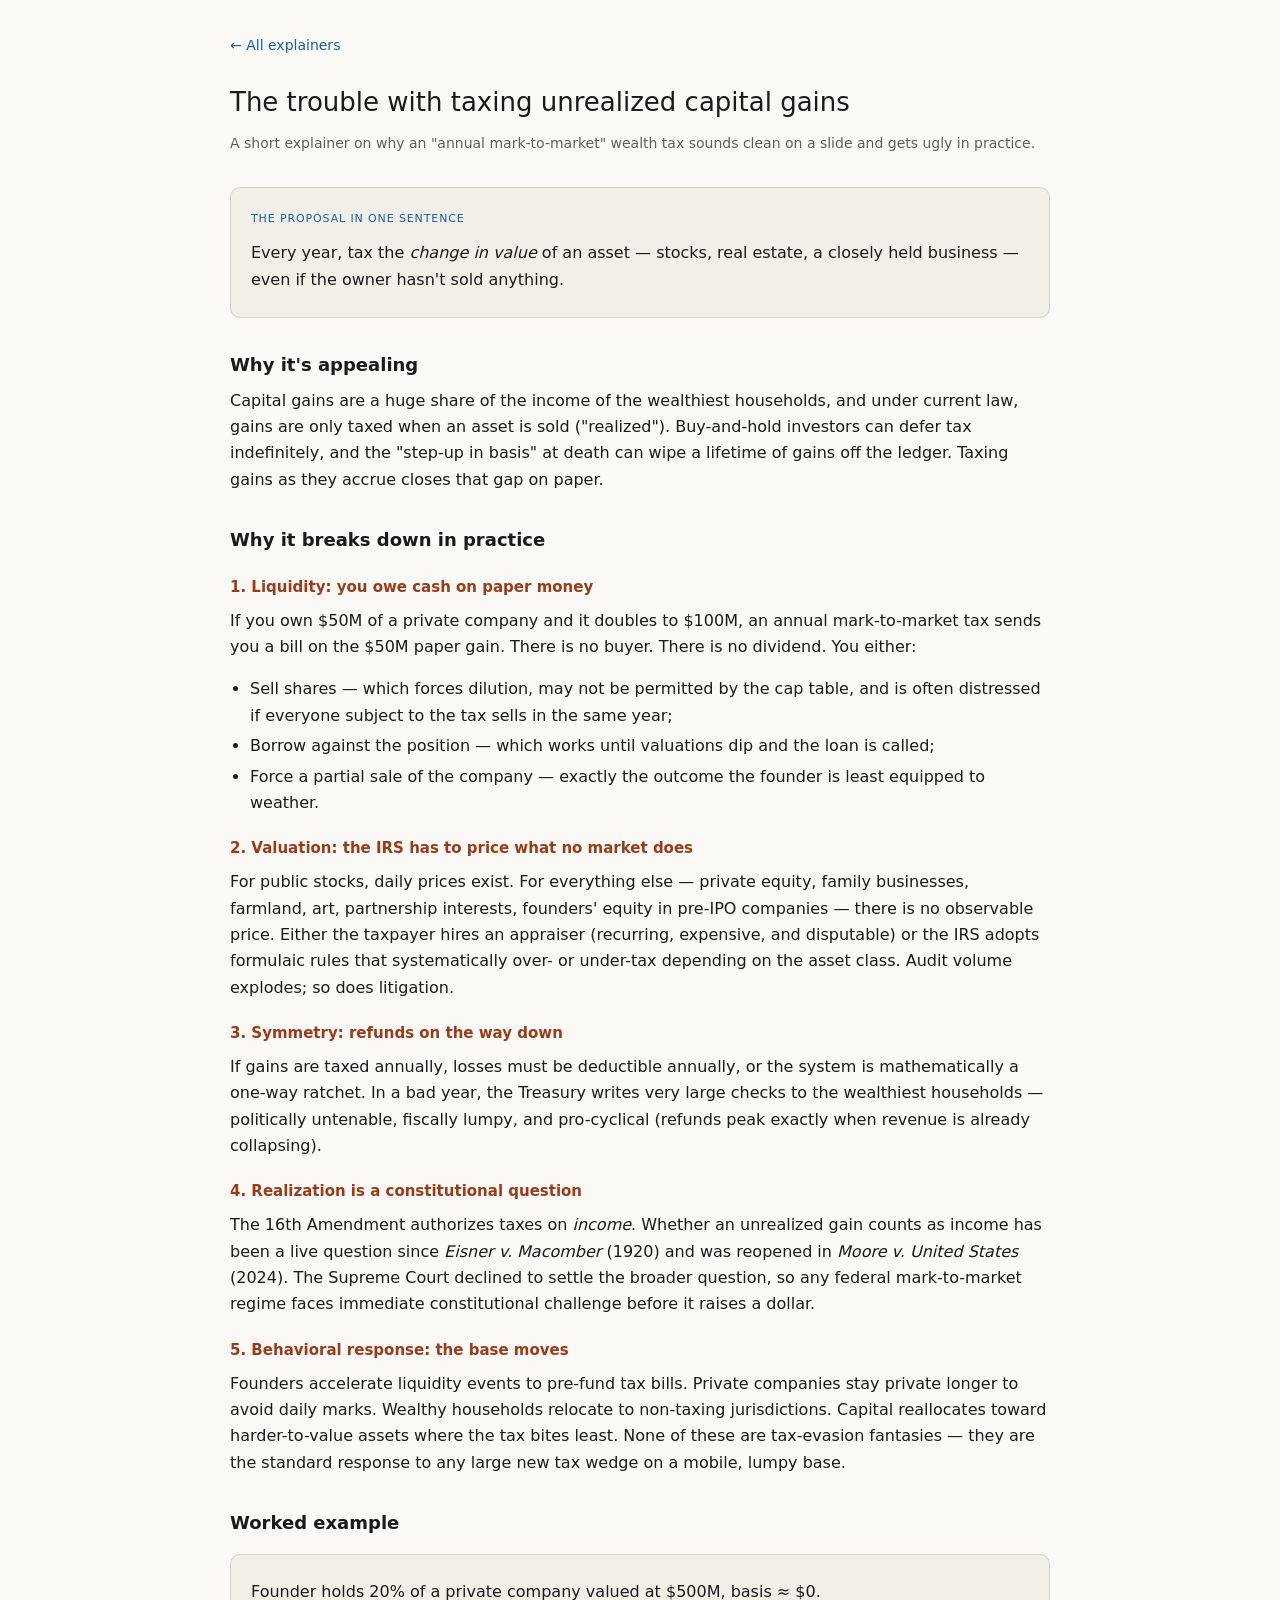
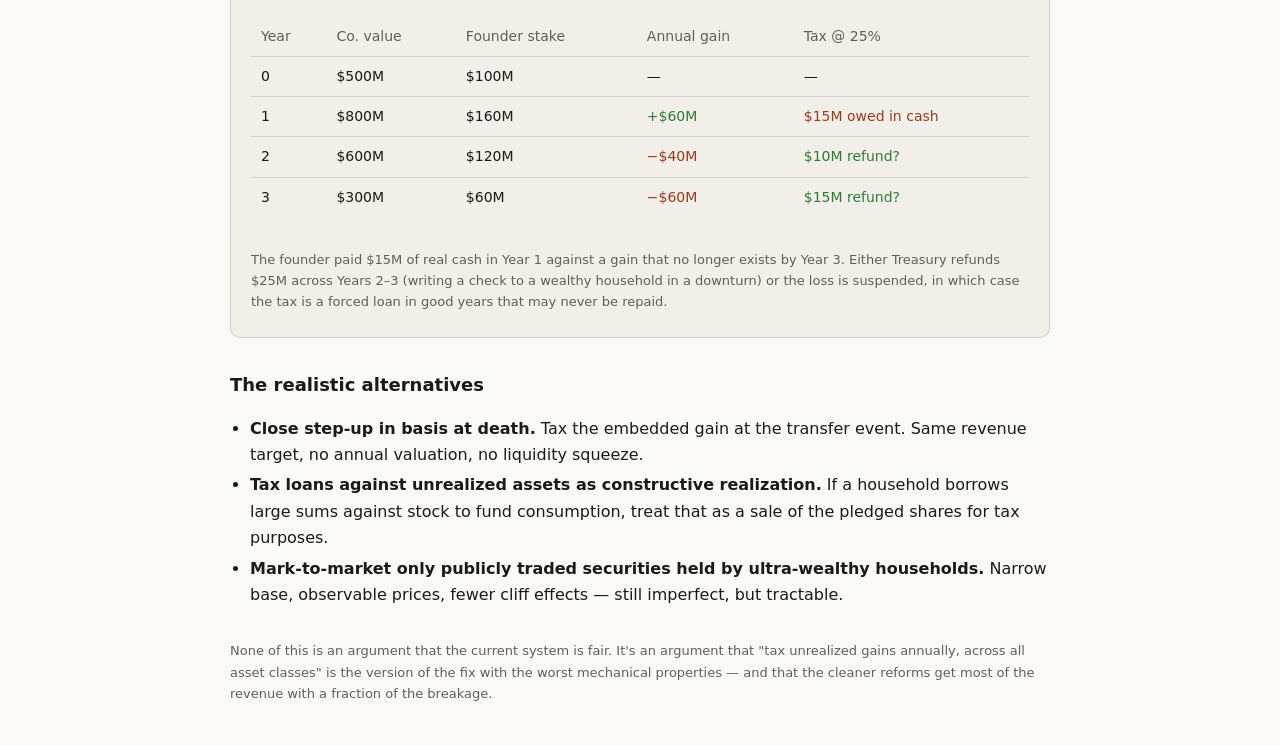
==== static/unrealized-gains-tax/index.html @ 330e1bd3 "Add new assets and theme configuration for DocuAPI - Added new font file `slate.woff2` for improved " ====
<!DOCTYPE html>
<html lang="en">
<head>
<meta charset="UTF-8">
<meta name="viewport" content="width=device-width, initial-scale=1.0">
<title>The Trouble With Taxing Unrealized Capital Gains</title>
<style>
  :root {
    --bg-page: #faf9f5;
    --bg-card: #f1efe8;
    --bg-surface: #ffffff;
    --text-primary: #1a1a1a;
    --text-secondary: #5f5e5a;
    --border: rgba(0, 0, 0, 0.12);
    --accent-blue: #185FA5;
    --accent-coral: #993C1D;
    --accent-green: #2f7a3a;
  }
  @media (prefers-color-scheme: dark) {
    :root {
      --bg-page: #1a1a1a;
      --bg-card: #2a2a2a;
      --bg-surface: #1f1f1f;
      --text-primary: #f0f0ec;
      --text-secondary: #a8a7a3;
      --border: rgba(255, 255, 255, 0.15);
    }
  }
  * { box-sizing: border-box; }
  body {
    margin: 0;
    padding: 2rem 1rem;
    background: var(--bg-page);
    color: var(--text-primary);
    font-family: -apple-system, BlinkMacSystemFont, "Segoe UI", system-ui, sans-serif;
    font-size: 16px;
    line-height: 1.65;
  }
  .container { max-width: 820px; margin: 0 auto; }
  h1 { font-size: 26px; font-weight: 500; margin: 0 0 0.5rem; }
  .subtitle { color: var(--text-secondary); font-size: 14px; margin: 0 0 2rem; }
  h2 { font-size: 18px; font-weight: 600; margin: 2rem 0 0.5rem; }
  h3 { font-size: 15px; font-weight: 600; margin: 1.25rem 0 0.25rem; color: var(--accent-coral); }
  p { margin: 0.5rem 0; }
  .card {
    background: var(--bg-card);
    border: 1px solid var(--border);
    border-radius: 10px;
    padding: 1rem 1.25rem;
    margin: 1rem 0;
  }
  .kicker {
    display: inline-block;
    font-size: 11px;
    text-transform: uppercase;
    letter-spacing: 0.08em;
    color: var(--accent-blue);
    margin-bottom: 0.25rem;
  }
  table {
    width: 100%;
    border-collapse: collapse;
    margin: 0.75rem 0 0.25rem;
    font-size: 14px;
  }
  th, td {
    text-align: left;
    padding: 8px 10px;
    border-bottom: 1px solid var(--border);
    font-variant-numeric: tabular-nums;
  }
  th { color: var(--text-secondary); font-weight: 500; }
  tr:last-child td { border-bottom: none; }
  .neg { color: var(--accent-coral); }
  .pos { color: var(--accent-green); }
  ul { padding-left: 1.25rem; }
  li { margin: 0.25rem 0; }
  .footnote { color: var(--text-secondary); font-size: 13px; margin-top: 2rem; }
  .back { display: inline-block; margin-bottom: 1.5rem; color: var(--accent-blue); text-decoration: none; font-size: 14px; }
  .back:hover { text-decoration: underline; }
</style>
</head>
<body>
<div class="container">
  <a class="back" href="../">&larr; All explainers</a>

  <h1>The trouble with taxing unrealized capital gains</h1>
  <p class="subtitle">A short explainer on why an "annual mark-to-market" wealth tax sounds clean on a slide and gets ugly in practice.</p>

  <div class="card">
    <span class="kicker">The proposal in one sentence</span>
    <p>Every year, tax the <em>change in value</em> of an asset — stocks, real estate, a closely held business — even if the owner hasn't sold anything.</p>
  </div>

  <h2>Why it's appealing</h2>
  <p>Capital gains are a huge share of the income of the wealthiest households, and under current law, gains are only taxed when an asset is sold ("realized"). Buy-and-hold investors can defer tax indefinitely, and the "step-up in basis" at death can wipe a lifetime of gains off the ledger. Taxing gains as they accrue closes that gap on paper.</p>

  <h2>Why it breaks down in practice</h2>

  <h3>1. Liquidity: you owe cash on paper money</h3>
  <p>If you own $50M of a private company and it doubles to $100M, an annual mark-to-market tax sends you a bill on the $50M paper gain. There is no buyer. There is no dividend. You either:</p>
  <ul>
    <li>Sell shares — which forces dilution, may not be permitted by the cap table, and is often distressed if everyone subject to the tax sells in the same year;</li>
    <li>Borrow against the position — which works until valuations dip and the loan is called;</li>
    <li>Force a partial sale of the company — exactly the outcome the founder is least equipped to weather.</li>
  </ul>

  <h3>2. Valuation: the IRS has to price what no market does</h3>
  <p>For public stocks, daily prices exist. For everything else — private equity, family businesses, farmland, art, partnership interests, founders' equity in pre-IPO companies — there is no observable price. Either the taxpayer hires an appraiser (recurring, expensive, and disputable) or the IRS adopts formulaic rules that systematically over- or under-tax depending on the asset class. Audit volume explodes; so does litigation.</p>

  <h3>3. Symmetry: refunds on the way down</h3>
  <p>If gains are taxed annually, losses must be deductible annually, or the system is mathematically a one-way ratchet. In a bad year, the Treasury writes very large checks to the wealthiest households — politically untenable, fiscally lumpy, and pro-cyclical (refunds peak exactly when revenue is already collapsing).</p>

  <h3>4. Realization is a constitutional question</h3>
  <p>The 16th Amendment authorizes taxes on <em>income</em>. Whether an unrealized gain counts as income has been a live question since <em>Eisner v. Macomber</em> (1920) and was reopened in <em>Moore v. United States</em> (2024). The Supreme Court declined to settle the broader question, so any federal mark-to-market regime faces immediate constitutional challenge before it raises a dollar.</p>

  <h3>5. Behavioral response: the base moves</h3>
  <p>Founders accelerate liquidity events to pre-fund tax bills. Private companies stay private longer to avoid daily marks. Wealthy households relocate to non-taxing jurisdictions. Capital reallocates toward harder-to-value assets where the tax bites least. None of these are tax-evasion fantasies — they are the standard response to any large new tax wedge on a mobile, lumpy base.</p>

  <h2>Worked example</h2>
  <div class="card">
    <p>Founder holds 20% of a private company valued at $500M, basis &asymp; $0.</p>
    <table>
      <tr><th>Year</th><th>Co. value</th><th>Founder stake</th><th>Annual gain</th><th>Tax @ 25%</th></tr>
      <tr><td>0</td><td>$500M</td><td>$100M</td><td>&mdash;</td><td>&mdash;</td></tr>
      <tr><td>1</td><td>$800M</td><td>$160M</td><td class="pos">+$60M</td><td class="neg">$15M owed in cash</td></tr>
      <tr><td>2</td><td>$600M</td><td>$120M</td><td class="neg">&minus;$40M</td><td class="pos">$10M refund?</td></tr>
      <tr><td>3</td><td>$300M</td><td>$60M</td><td class="neg">&minus;$60M</td><td class="pos">$15M refund?</td></tr>
    </table>
    <p class="footnote">The founder paid $15M of real cash in Year 1 against a gain that no longer exists by Year 3. Either Treasury refunds $25M across Years 2&ndash;3 (writing a check to a wealthy household in a downturn) or the loss is suspended, in which case the tax is a forced loan in good years that may never be repaid.</p>
  </div>

  <h2>The realistic alternatives</h2>
  <ul>
    <li><strong>Close step-up in basis at death.</strong> Tax the embedded gain at the transfer event. Same revenue target, no annual valuation, no liquidity squeeze.</li>
    <li><strong>Tax loans against unrealized assets as constructive realization.</strong> If a household borrows large sums against stock to fund consumption, treat that as a sale of the pledged shares for tax purposes.</li>
    <li><strong>Mark-to-market only publicly traded securities held by ultra-wealthy households.</strong> Narrow base, observable prices, fewer cliff effects &mdash; still imperfect, but tractable.</li>
  </ul>

  <p class="footnote">None of this is an argument that the current system is fair. It's an argument that "tax unrealized gains annually, across all asset classes" is the version of the fix with the worst mechanical properties &mdash; and that the cleaner reforms get most of the revenue with a fraction of the breakage.</p>

</div>
</body>
</html>
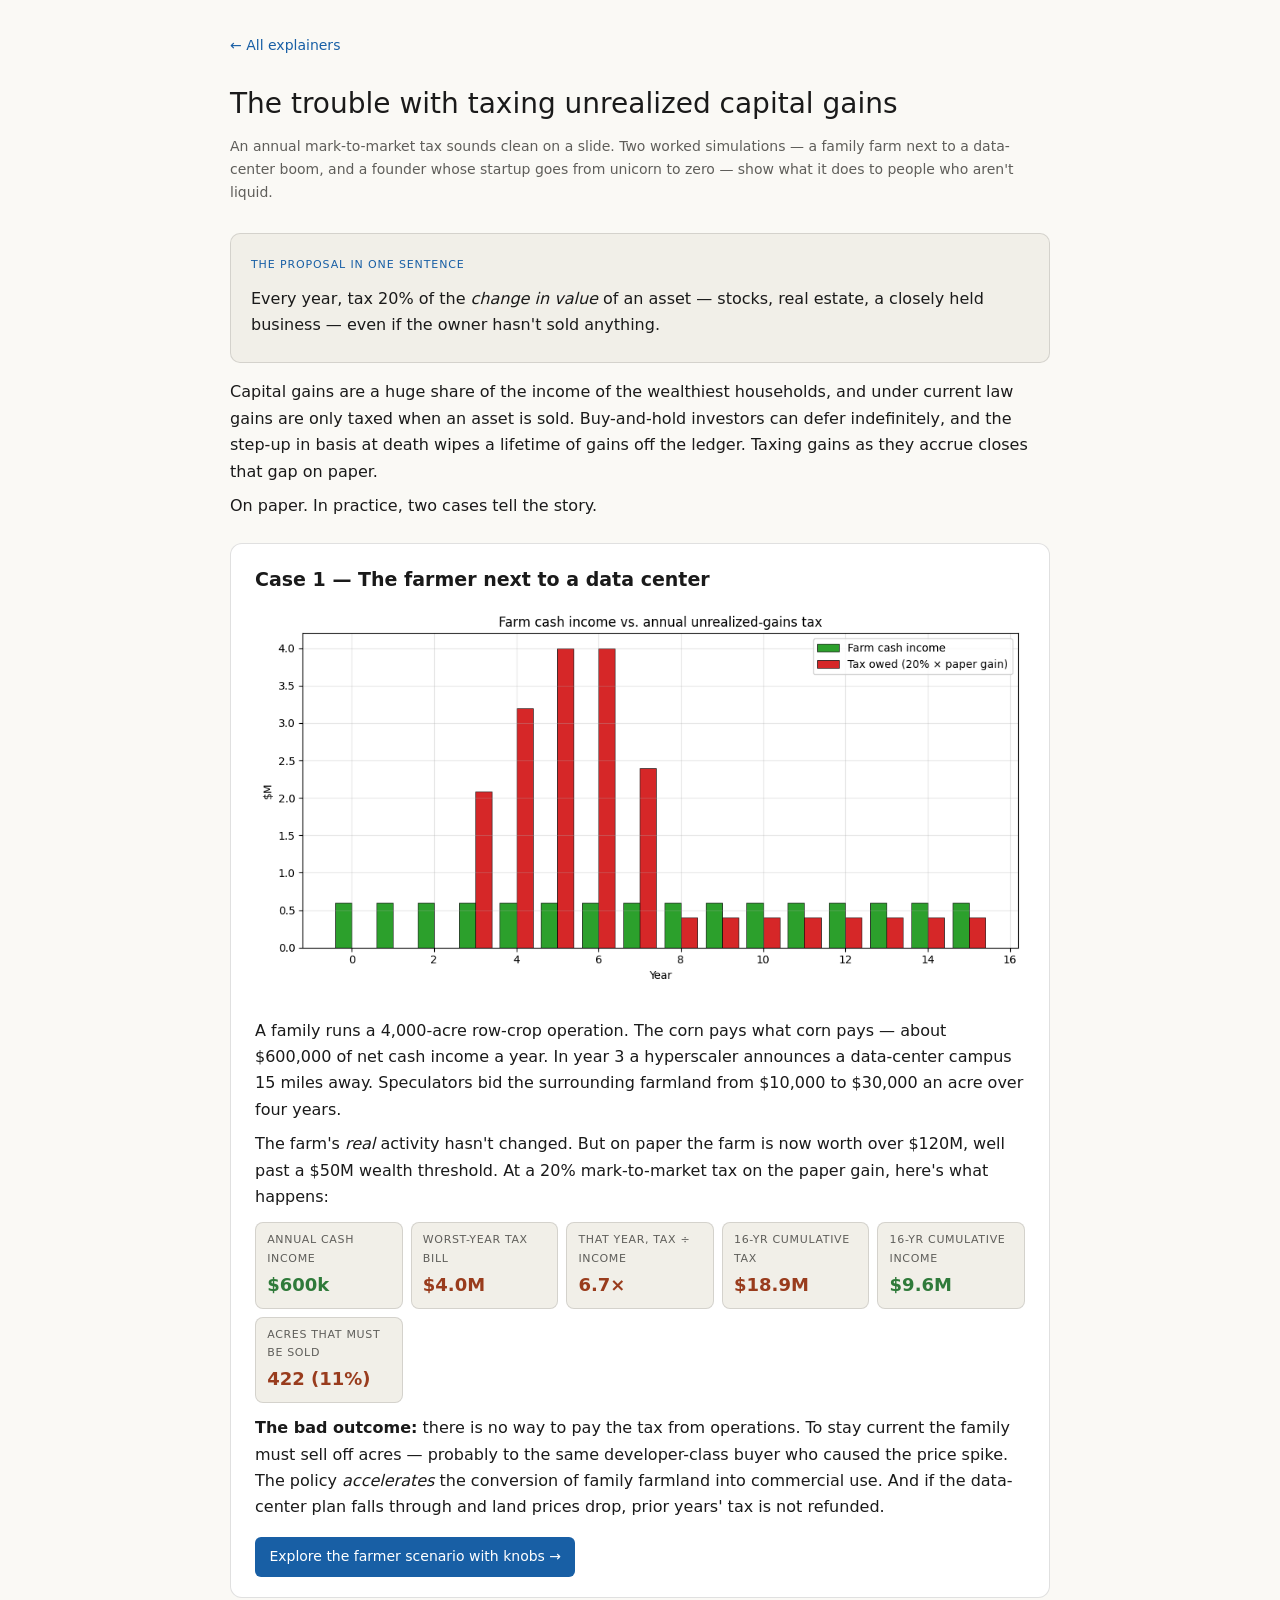
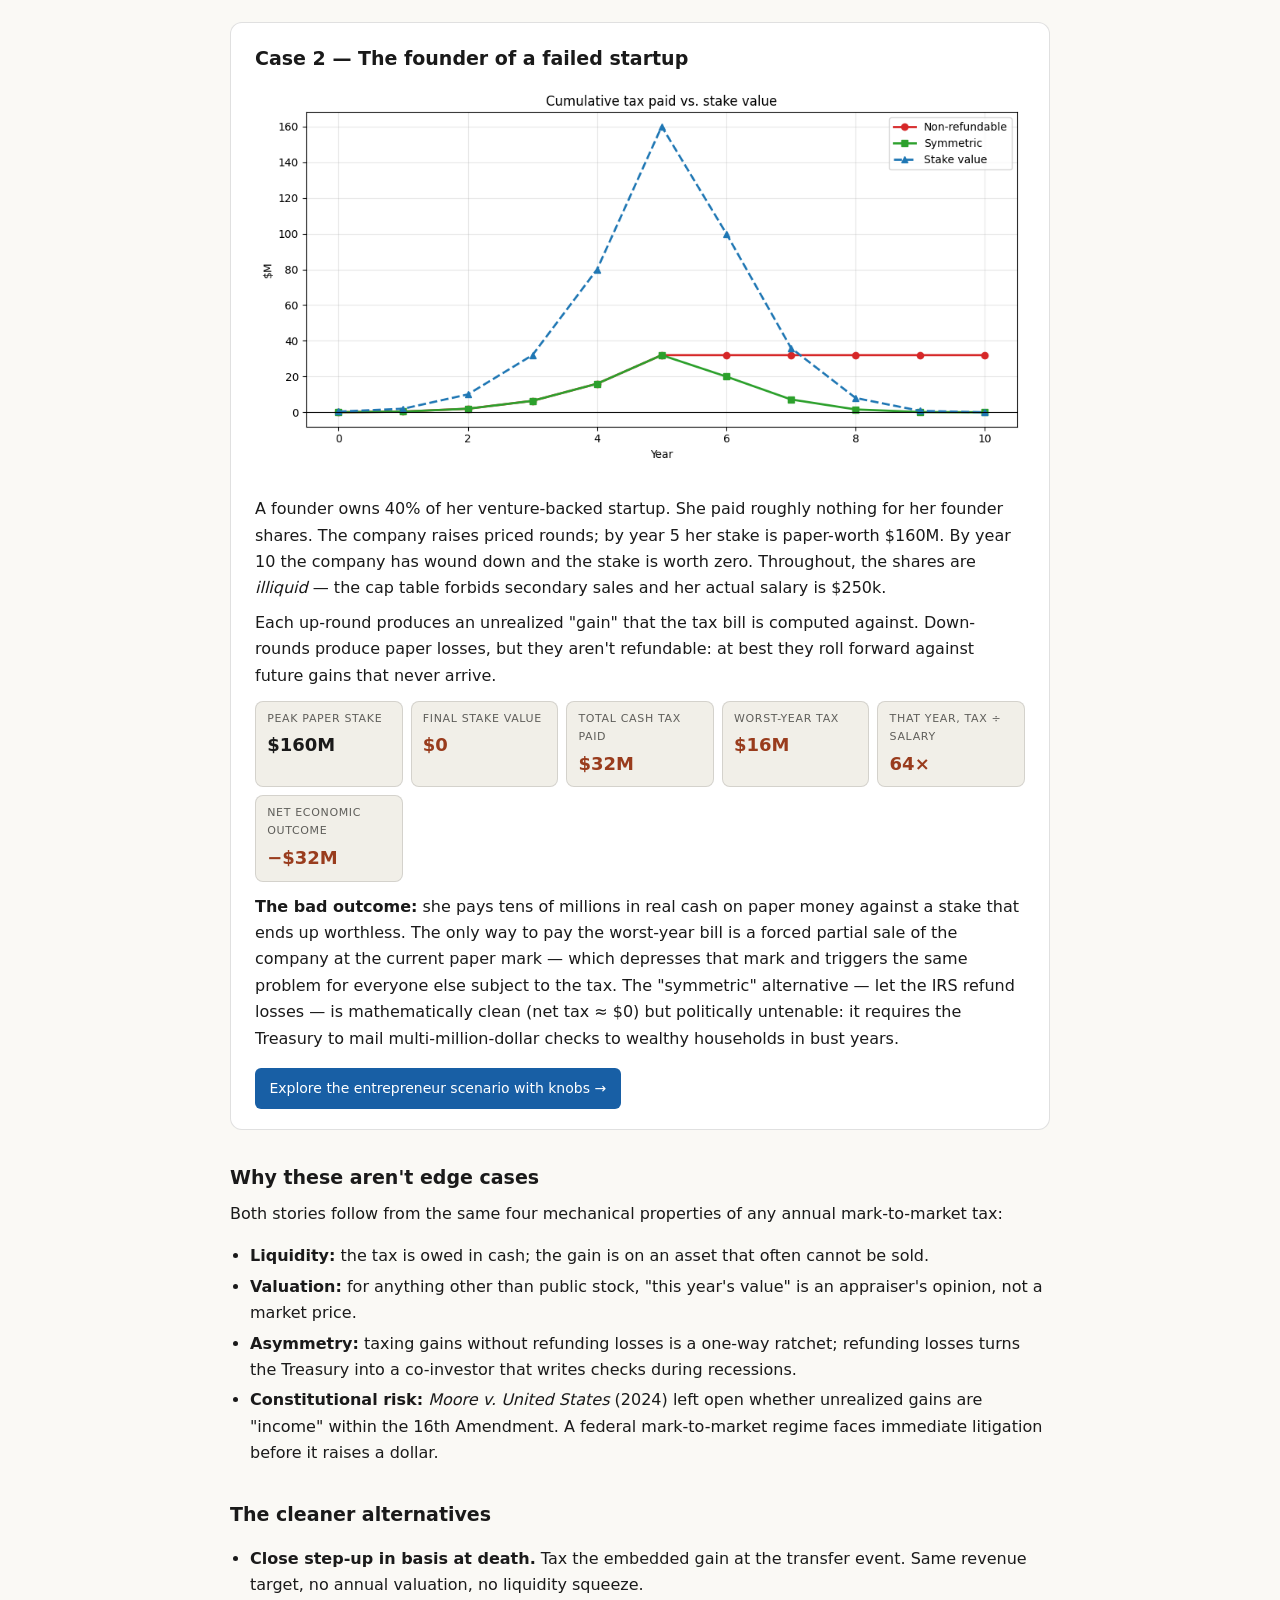
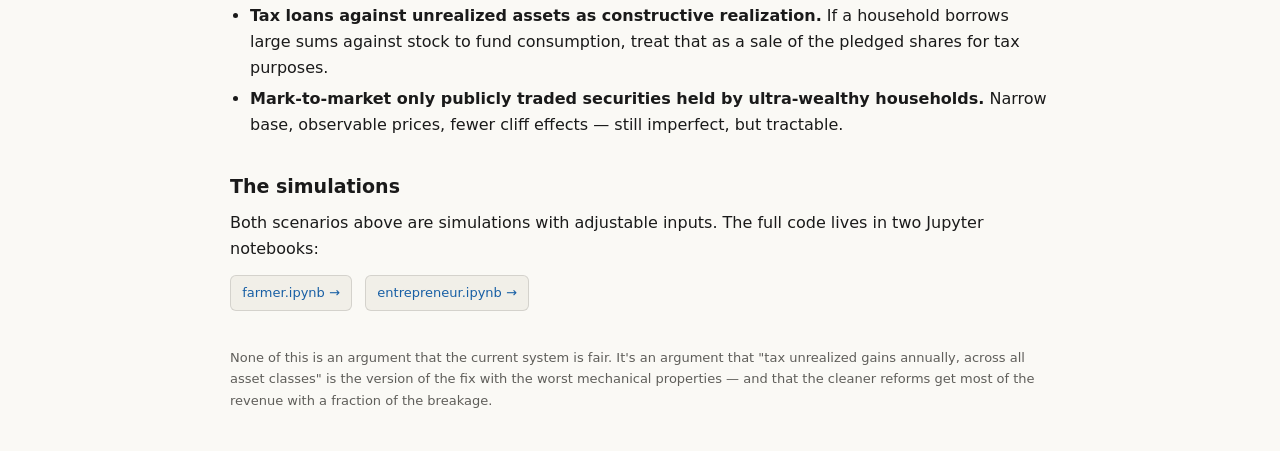
==== commit 491d3829: "Refactor code structure and remove redundant sections for improved readability and maintainability" ====
--- a/static/unrealized-gains-tax/index.html
+++ b/static/unrealized-gains-tax/index.html
@@ -37,10 +37,10 @@
     line-height: 1.65;
   }
   .container { max-width: 820px; margin: 0 auto; }
-  h1 { font-size: 26px; font-weight: 500; margin: 0 0 0.5rem; }
-  .subtitle { color: var(--text-secondary); font-size: 14px; margin: 0 0 2rem; }
-  h2 { font-size: 18px; font-weight: 600; margin: 2rem 0 0.5rem; }
-  h3 { font-size: 15px; font-weight: 600; margin: 1.25rem 0 0.25rem; color: var(--accent-coral); }
+  h1 { font-size: 28px; font-weight: 500; margin: 0 0 0.5rem; }
+  .subtitle { color: var(--text-secondary); font-size: 14px; margin: 0 0 1.75rem; }
+  h2 { font-size: 19px; font-weight: 600; margin: 2rem 0 0.5rem; }
+  h3 { font-size: 16px; font-weight: 600; margin: 1.25rem 0 0.25rem; }
   p { margin: 0.5rem 0; }
   .card {
     background: var(--bg-card);
@@ -49,6 +49,44 @@
     padding: 1rem 1.25rem;
     margin: 1rem 0;
   }
+  .case {
+    background: var(--bg-surface);
+    border: 1px solid var(--border);
+    border-radius: 12px;
+    padding: 1.25rem 1.5rem;
+    margin: 1.5rem 0;
+  }
+  .case img {
+    width: 100%;
+    height: auto;
+    border-radius: 8px;
+    margin: 0.75rem 0;
+    background: white;
+  }
+  .case-title {
+    display: flex;
+    align-items: baseline;
+    justify-content: space-between;
+    gap: 1rem;
+    flex-wrap: wrap;
+  }
+  .case-title h2 { margin: 0; }
+  .stats-strip {
+    display: grid;
+    grid-template-columns: repeat(auto-fit, minmax(140px, 1fr));
+    gap: 0.5rem;
+    margin: 0.75rem 0;
+  }
+  .stat {
+    background: var(--bg-card);
+    border: 1px solid var(--border);
+    border-radius: 8px;
+    padding: 0.5rem 0.7rem;
+  }
+  .stat .lbl { font-size: 11px; text-transform: uppercase; letter-spacing: 0.06em; color: var(--text-secondary); }
+  .stat .num { font-size: 18px; font-weight: 600; font-variant-numeric: tabular-nums; margin-top: 0.15rem; }
+  .neg { color: var(--accent-coral); }
+  .pos { color: var(--accent-green); }
   .kicker {
     display: inline-block;
     font-size: 11px;
@@ -57,24 +95,34 @@
     color: var(--accent-blue);
     margin-bottom: 0.25rem;
   }
-  table {
-    width: 100%;
-    border-collapse: collapse;
-    margin: 0.75rem 0 0.25rem;
-    font-size: 14px;
-  }
-  th, td {
-    text-align: left;
-    padding: 8px 10px;
-    border-bottom: 1px solid var(--border);
-    font-variant-numeric: tabular-nums;
-  }
-  th { color: var(--text-secondary); font-weight: 500; }
-  tr:last-child td { border-bottom: none; }
-  .neg { color: var(--accent-coral); }
-  .pos { color: var(--accent-green); }
   ul { padding-left: 1.25rem; }
   li { margin: 0.25rem 0; }
+  .cta {
+    display: inline-flex;
+    align-items: center;
+    gap: 0.4rem;
+    margin-top: 0.5rem;
+    padding: 0.55rem 0.9rem;
+    background: var(--accent-blue);
+    color: white;
+    border-radius: 6px;
+    text-decoration: none;
+    font-size: 14px;
+    font-weight: 500;
+  }
+  .cta:hover { opacity: 0.9; }
+  .nb-link {
+    display: inline-block;
+    margin: 0.25rem 0.5rem 0.25rem 0;
+    padding: 0.4rem 0.7rem;
+    background: var(--bg-card);
+    border: 1px solid var(--border);
+    border-radius: 6px;
+    color: var(--accent-blue);
+    text-decoration: none;
+    font-size: 13px;
+  }
+  .nb-link:hover { text-decoration: underline; }
   .footnote { color: var(--text-secondary); font-size: 13px; margin-top: 2rem; }
   .back { display: inline-block; margin-bottom: 1.5rem; color: var(--accent-blue); text-decoration: none; font-size: 14px; }
   .back:hover { text-decoration: underline; }
@@ -85,59 +133,78 @@
   <a class="back" href="../">&larr; All explainers</a>
 
   <h1>The trouble with taxing unrealized capital gains</h1>
-  <p class="subtitle">A short explainer on why an "annual mark-to-market" wealth tax sounds clean on a slide and gets ugly in practice.</p>
+  <p class="subtitle">An annual mark-to-market tax sounds clean on a slide. Two worked simulations — a family farm next to a data-center boom, and a founder whose startup goes from unicorn to zero — show what it does to people who aren't liquid.</p>
 
   <div class="card">
     <span class="kicker">The proposal in one sentence</span>
-    <p>Every year, tax the <em>change in value</em> of an asset — stocks, real estate, a closely held business — even if the owner hasn't sold anything.</p>
+    <p>Every year, tax 20% of the <em>change in value</em> of an asset — stocks, real estate, a closely held business — even if the owner hasn't sold anything.</p>
   </div>
 
-  <h2>Why it's appealing</h2>
-  <p>Capital gains are a huge share of the income of the wealthiest households, and under current law, gains are only taxed when an asset is sold ("realized"). Buy-and-hold investors can defer tax indefinitely, and the "step-up in basis" at death can wipe a lifetime of gains off the ledger. Taxing gains as they accrue closes that gap on paper.</p>
-
-  <h2>Why it breaks down in practice</h2>
-
-  <h3>1. Liquidity: you owe cash on paper money</h3>
-  <p>If you own $50M of a private company and it doubles to $100M, an annual mark-to-market tax sends you a bill on the $50M paper gain. There is no buyer. There is no dividend. You either:</p>
+  <p>Capital gains are a huge share of the income of the wealthiest households, and under current law gains are only taxed when an asset is sold. Buy-and-hold investors can defer indefinitely, and the step-up in basis at death wipes a lifetime of gains off the ledger. Taxing gains as they accrue closes that gap on paper.</p>
+  <p>On paper. In practice, two cases tell the story.</p>
+
+  <!-- ============ FARMER ============ -->
+  <div class="case">
+    <div class="case-title">
+      <h2>Case 1 — The farmer next to a data center</h2>
+    </div>
+    <img src="img/farm_2.png" alt="Bar chart comparing farm cash income to annual unrealized-gains tax. Tax bars dwarf income bars during the boom years." />
+    <p>A family runs a 4,000-acre row-crop operation. The corn pays what corn pays — about $600,000 of net cash income a year. In year 3 a hyperscaler announces a data-center campus 15 miles away. Speculators bid the surrounding farmland from $10,000 to $30,000 an acre over four years.</p>
+    <p>The farm's <em>real</em> activity hasn't changed. But on paper the farm is now worth over $120M, well past a $50M wealth threshold. At a 20% mark-to-market tax on the paper gain, here's what happens:</p>
+    <div class="stats-strip">
+      <div class="stat"><div class="lbl">Annual cash income</div><div class="num pos">$600k</div></div>
+      <div class="stat"><div class="lbl">Worst-year tax bill</div><div class="num neg">$4.0M</div></div>
+      <div class="stat"><div class="lbl">That year, tax ÷ income</div><div class="num neg">6.7×</div></div>
+      <div class="stat"><div class="lbl">16-yr cumulative tax</div><div class="num neg">$18.9M</div></div>
+      <div class="stat"><div class="lbl">16-yr cumulative income</div><div class="num pos">$9.6M</div></div>
+      <div class="stat"><div class="lbl">Acres that must be sold</div><div class="num neg">422 (11%)</div></div>
+    </div>
+    <p><strong>The bad outcome:</strong> there is no way to pay the tax from operations. To stay current the family must sell off acres — probably to the same developer-class buyer who caused the price spike. The policy <em>accelerates</em> the conversion of family farmland into commercial use. And if the data-center plan falls through and land prices drop, prior years' tax is not refunded.</p>
+    <a class="cta" href="farmer/">Explore the farmer scenario with knobs &rarr;</a>
+  </div>
+
+  <!-- ============ ENTREPRENEUR ============ -->
+  <div class="case">
+    <div class="case-title">
+      <h2>Case 2 — The founder of a failed startup</h2>
+    </div>
+    <img src="img/ent_3.png" alt="Line chart of cumulative tax paid vs. stake value over time. Cumulative non-refundable tax climbs to $32M while the stake value rises to $160M and then collapses to zero." />
+    <p>A founder owns 40% of her venture-backed startup. She paid roughly nothing for her founder shares. The company raises priced rounds; by year 5 her stake is paper-worth $160M. By year 10 the company has wound down and the stake is worth zero. Throughout, the shares are <em>illiquid</em> — the cap table forbids secondary sales and her actual salary is $250k.</p>
+    <p>Each up-round produces an unrealized "gain" that the tax bill is computed against. Down-rounds produce paper losses, but they aren't refundable: at best they roll forward against future gains that never arrive.</p>
+    <div class="stats-strip">
+      <div class="stat"><div class="lbl">Peak paper stake</div><div class="num">$160M</div></div>
+      <div class="stat"><div class="lbl">Final stake value</div><div class="num neg">$0</div></div>
+      <div class="stat"><div class="lbl">Total cash tax paid</div><div class="num neg">$32M</div></div>
+      <div class="stat"><div class="lbl">Worst-year tax</div><div class="num neg">$16M</div></div>
+      <div class="stat"><div class="lbl">That year, tax ÷ salary</div><div class="num neg">64×</div></div>
+      <div class="stat"><div class="lbl">Net economic outcome</div><div class="num neg">−$32M</div></div>
+    </div>
+    <p><strong>The bad outcome:</strong> she pays tens of millions in real cash on paper money against a stake that ends up worthless. The only way to pay the worst-year bill is a forced partial sale of the company at the current paper mark — which depresses that mark and triggers the same problem for everyone else subject to the tax. The "symmetric" alternative — let the IRS refund losses — is mathematically clean (net tax ≈ $0) but politically untenable: it requires the Treasury to mail multi-million-dollar checks to wealthy households in bust years.</p>
+    <a class="cta" href="entrepreneur/">Explore the entrepreneur scenario with knobs &rarr;</a>
+  </div>
+
+  <h2>Why these aren't edge cases</h2>
+  <p>Both stories follow from the same four mechanical properties of any annual mark-to-market tax:</p>
   <ul>
-    <li>Sell shares — which forces dilution, may not be permitted by the cap table, and is often distressed if everyone subject to the tax sells in the same year;</li>
-    <li>Borrow against the position — which works until valuations dip and the loan is called;</li>
-    <li>Force a partial sale of the company — exactly the outcome the founder is least equipped to weather.</li>
+    <li><strong>Liquidity:</strong> the tax is owed in cash; the gain is on an asset that often cannot be sold.</li>
+    <li><strong>Valuation:</strong> for anything other than public stock, "this year's value" is an appraiser's opinion, not a market price.</li>
+    <li><strong>Asymmetry:</strong> taxing gains without refunding losses is a one-way ratchet; refunding losses turns the Treasury into a co-investor that writes checks during recessions.</li>
+    <li><strong>Constitutional risk:</strong> <em>Moore v. United States</em> (2024) left open whether unrealized gains are "income" within the 16th Amendment. A federal mark-to-market regime faces immediate litigation before it raises a dollar.</li>
   </ul>
 
-  <h3>2. Valuation: the IRS has to price what no market does</h3>
-  <p>For public stocks, daily prices exist. For everything else — private equity, family businesses, farmland, art, partnership interests, founders' equity in pre-IPO companies — there is no observable price. Either the taxpayer hires an appraiser (recurring, expensive, and disputable) or the IRS adopts formulaic rules that systematically over- or under-tax depending on the asset class. Audit volume explodes; so does litigation.</p>
-
-  <h3>3. Symmetry: refunds on the way down</h3>
-  <p>If gains are taxed annually, losses must be deductible annually, or the system is mathematically a one-way ratchet. In a bad year, the Treasury writes very large checks to the wealthiest households — politically untenable, fiscally lumpy, and pro-cyclical (refunds peak exactly when revenue is already collapsing).</p>
-
-  <h3>4. Realization is a constitutional question</h3>
-  <p>The 16th Amendment authorizes taxes on <em>income</em>. Whether an unrealized gain counts as income has been a live question since <em>Eisner v. Macomber</em> (1920) and was reopened in <em>Moore v. United States</em> (2024). The Supreme Court declined to settle the broader question, so any federal mark-to-market regime faces immediate constitutional challenge before it raises a dollar.</p>
-
-  <h3>5. Behavioral response: the base moves</h3>
-  <p>Founders accelerate liquidity events to pre-fund tax bills. Private companies stay private longer to avoid daily marks. Wealthy households relocate to non-taxing jurisdictions. Capital reallocates toward harder-to-value assets where the tax bites least. None of these are tax-evasion fantasies — they are the standard response to any large new tax wedge on a mobile, lumpy base.</p>
-
-  <h2>Worked example</h2>
-  <div class="card">
-    <p>Founder holds 20% of a private company valued at $500M, basis &asymp; $0.</p>
-    <table>
-      <tr><th>Year</th><th>Co. value</th><th>Founder stake</th><th>Annual gain</th><th>Tax @ 25%</th></tr>
-      <tr><td>0</td><td>$500M</td><td>$100M</td><td>&mdash;</td><td>&mdash;</td></tr>
-      <tr><td>1</td><td>$800M</td><td>$160M</td><td class="pos">+$60M</td><td class="neg">$15M owed in cash</td></tr>
-      <tr><td>2</td><td>$600M</td><td>$120M</td><td class="neg">&minus;$40M</td><td class="pos">$10M refund?</td></tr>
-      <tr><td>3</td><td>$300M</td><td>$60M</td><td class="neg">&minus;$60M</td><td class="pos">$15M refund?</td></tr>
-    </table>
-    <p class="footnote">The founder paid $15M of real cash in Year 1 against a gain that no longer exists by Year 3. Either Treasury refunds $25M across Years 2&ndash;3 (writing a check to a wealthy household in a downturn) or the loss is suspended, in which case the tax is a forced loan in good years that may never be repaid.</p>
-  </div>
-
-  <h2>The realistic alternatives</h2>
+  <h2>The cleaner alternatives</h2>
   <ul>
     <li><strong>Close step-up in basis at death.</strong> Tax the embedded gain at the transfer event. Same revenue target, no annual valuation, no liquidity squeeze.</li>
     <li><strong>Tax loans against unrealized assets as constructive realization.</strong> If a household borrows large sums against stock to fund consumption, treat that as a sale of the pledged shares for tax purposes.</li>
-    <li><strong>Mark-to-market only publicly traded securities held by ultra-wealthy households.</strong> Narrow base, observable prices, fewer cliff effects &mdash; still imperfect, but tractable.</li>
+    <li><strong>Mark-to-market only publicly traded securities held by ultra-wealthy households.</strong> Narrow base, observable prices, fewer cliff effects — still imperfect, but tractable.</li>
   </ul>
 
-  <p class="footnote">None of this is an argument that the current system is fair. It's an argument that "tax unrealized gains annually, across all asset classes" is the version of the fix with the worst mechanical properties &mdash; and that the cleaner reforms get most of the revenue with a fraction of the breakage.</p>
+  <h2>The simulations</h2>
+  <p>Both scenarios above are simulations with adjustable inputs. The full code lives in two Jupyter notebooks:</p>
+  <a class="nb-link" href="https://github.com/ericbusboom/explainers/blob/master/content/posts/unrealized-gains-tax/farmer.ipynb" target="_blank" rel="noopener">farmer.ipynb &rarr;</a>
+  <a class="nb-link" href="https://github.com/ericbusboom/explainers/blob/master/content/posts/unrealized-gains-tax/entrepreneur.ipynb" target="_blank" rel="noopener">entrepreneur.ipynb &rarr;</a>
+
+  <p class="footnote">None of this is an argument that the current system is fair. It's an argument that "tax unrealized gains annually, across all asset classes" is the version of the fix with the worst mechanical properties — and that the cleaner reforms get most of the revenue with a fraction of the breakage.</p>
 
 </div>
 </body>
